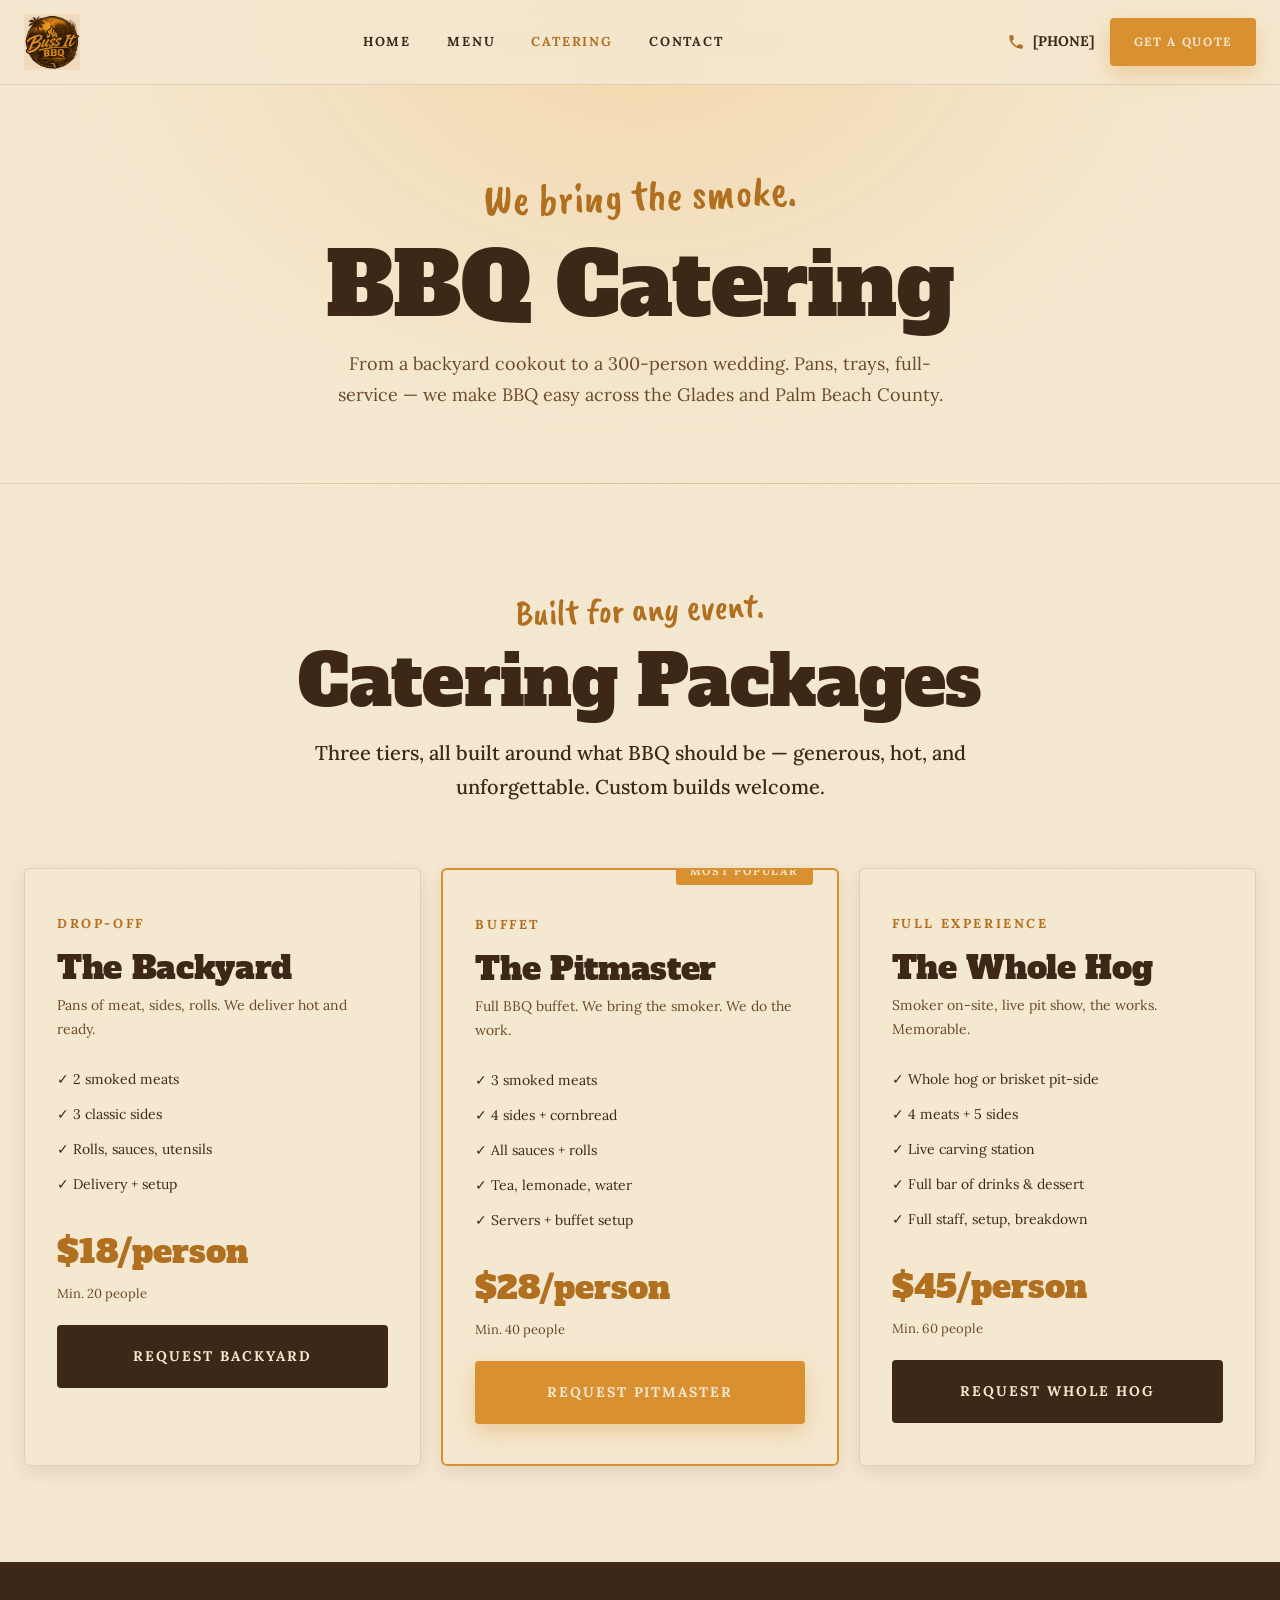
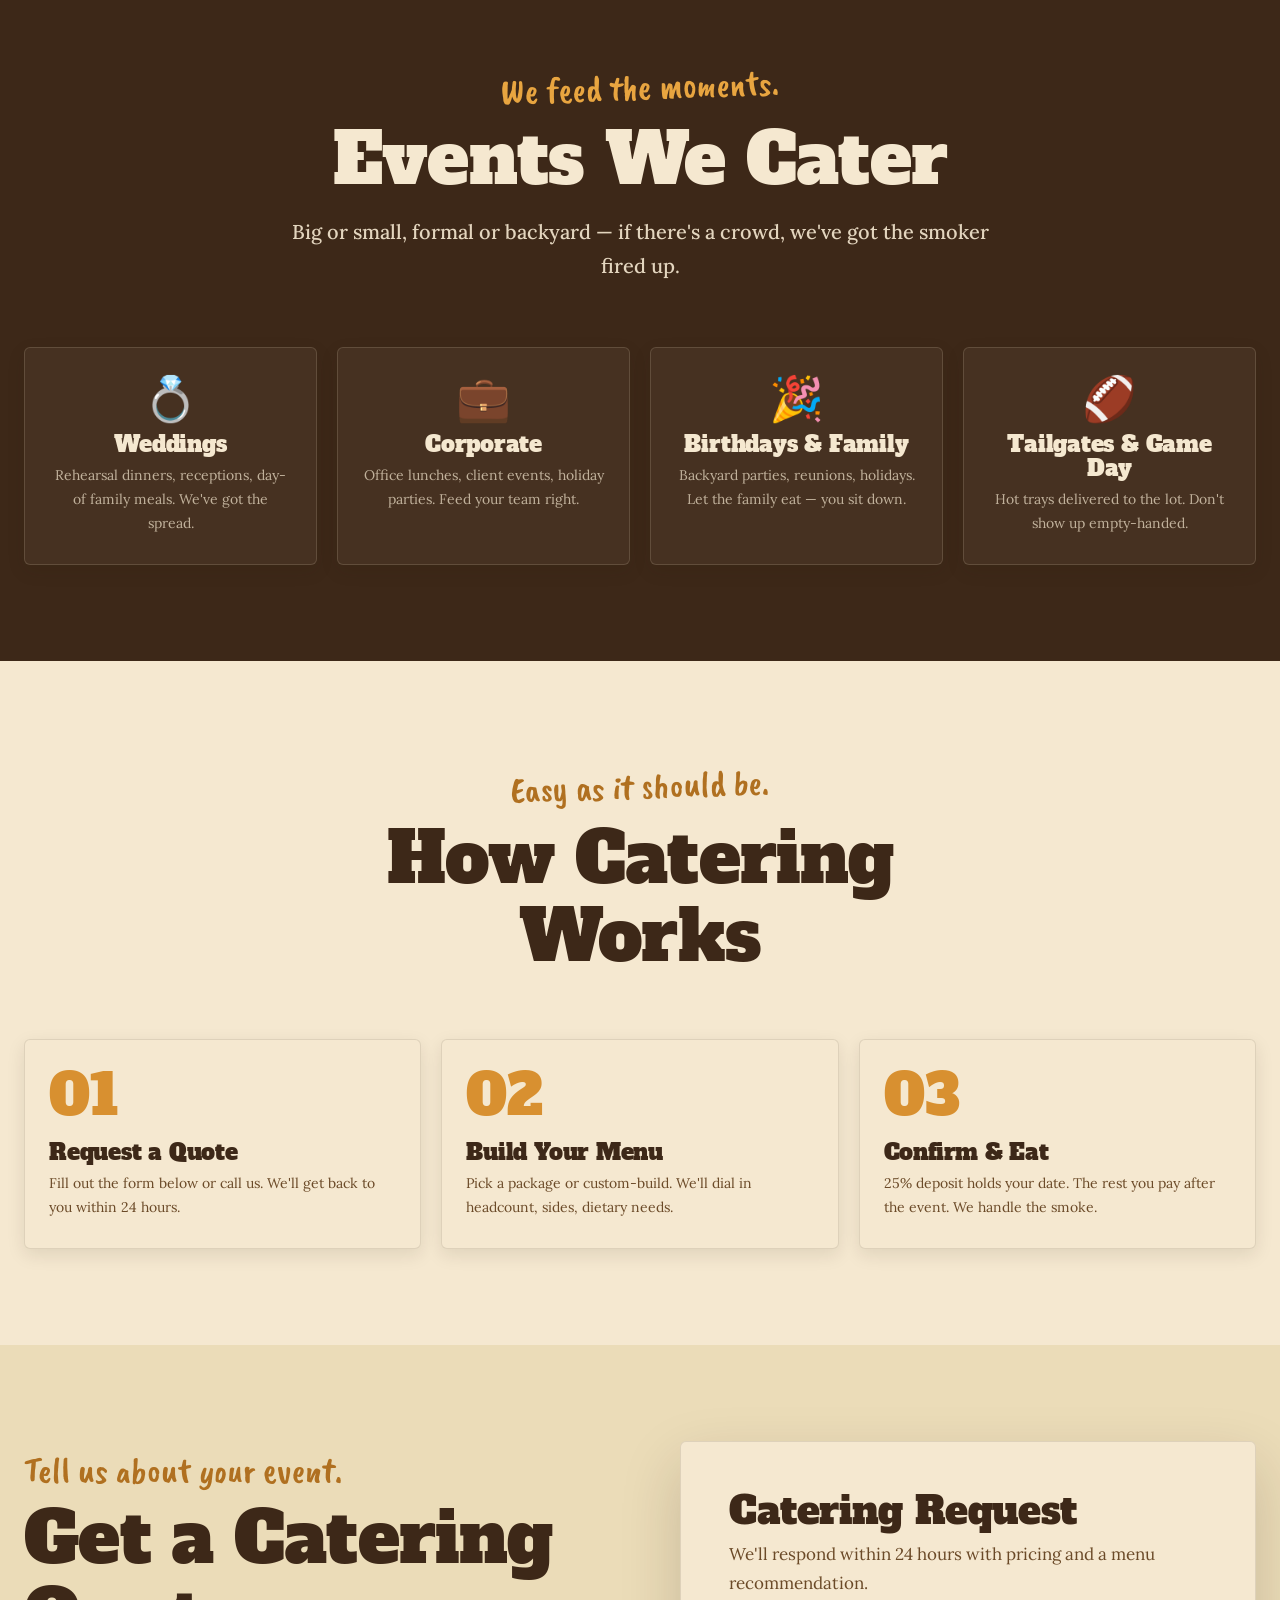
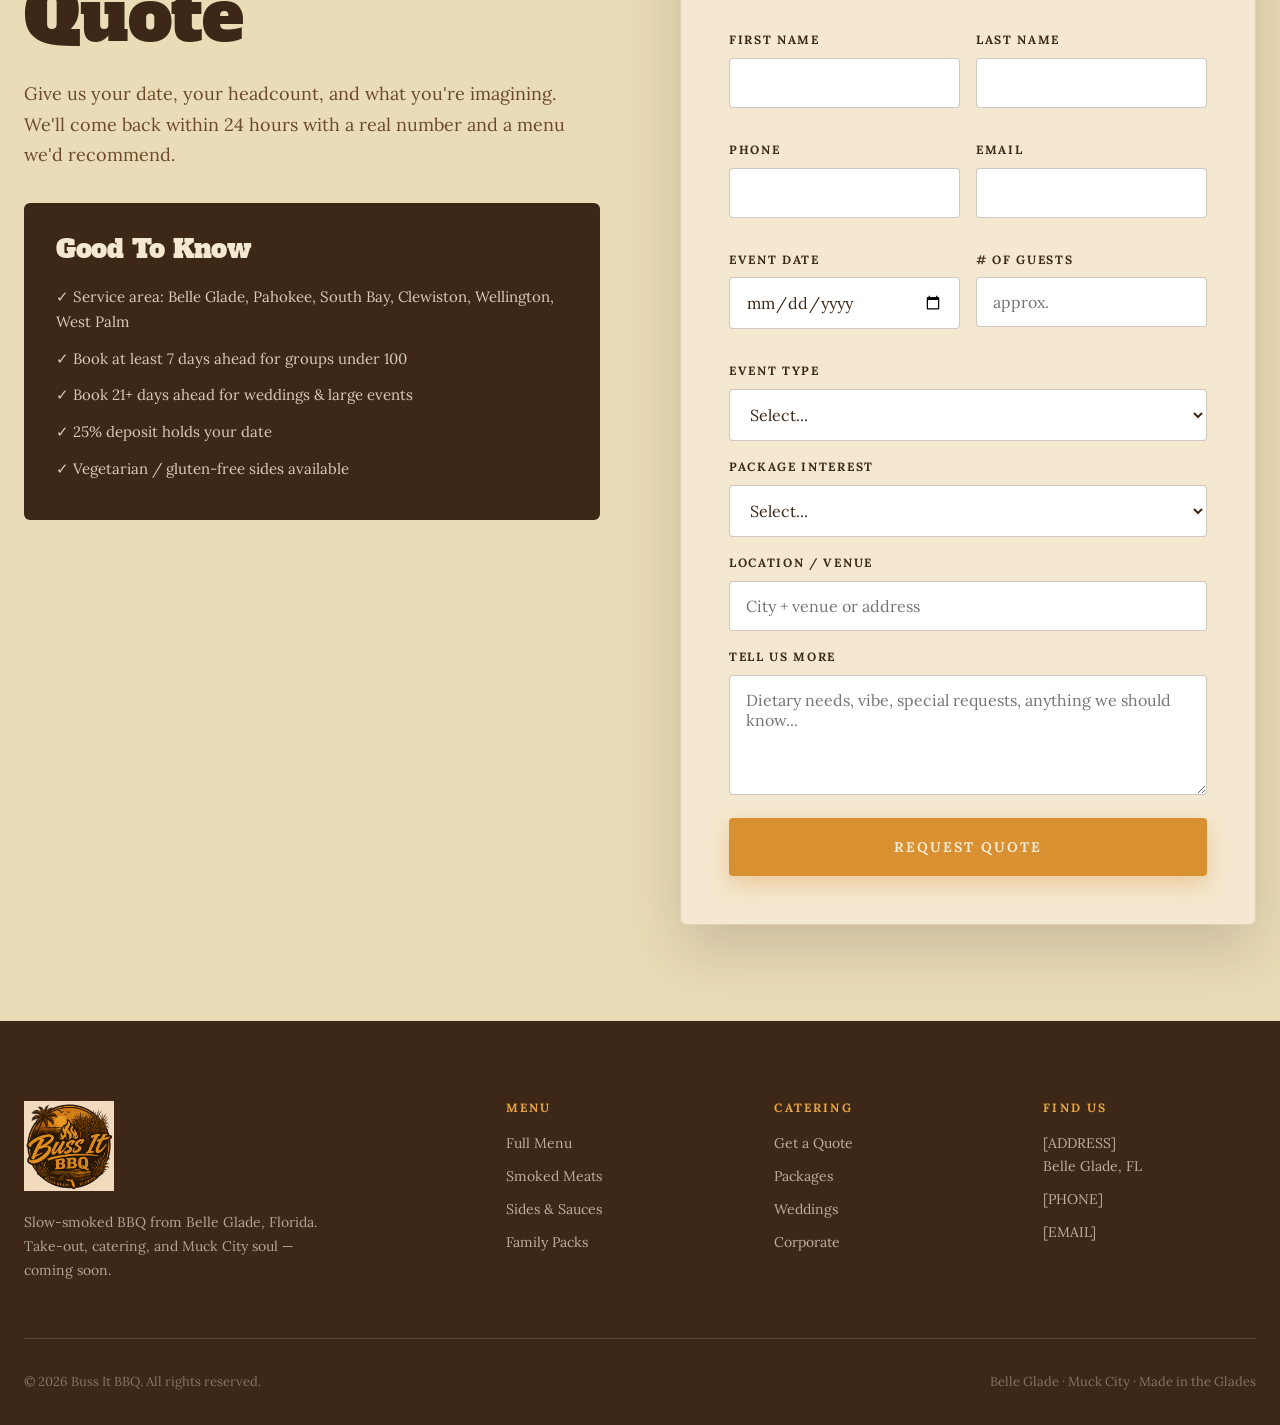
==== catering.html @ fc788955 "Initial commit: Buss It BBQ website Take-out BBQ pre-launch site for Belle Glade, FL.  - Home: hero," ====
<!DOCTYPE html>
<html lang="en">
<head>
<meta charset="UTF-8" />
<meta name="viewport" content="width=device-width, initial-scale=1.0" />
<title>Catering — Buss It BBQ | Belle Glade, FL</title>
<meta name="description" content="Buss It BBQ catering — weddings, corporate, family events, tailgates. Pans, trays, and full-service across Palm Beach County and the Glades." />
<link rel="preconnect" href="https://fonts.googleapis.com" />
<link rel="preconnect" href="https://fonts.gstatic.com" crossorigin />
<link href="https://fonts.googleapis.com/css2?family=Alfa+Slab+One&family=Caveat+Brush&family=Lora:wght@400;500;600;700&display=swap" rel="stylesheet" />
<link rel="stylesheet" href="assets/css/style.css?v=1" />
<link rel="icon" href="assets/img/logo.png" />
</head>
<body>

<header class="header">
  <div class="header-inner">
    <a href="index.html" class="logo-link"><img src="assets/img/logo.png" alt="Buss It BBQ" /></a>
    <nav class="nav">
      <a href="index.html">Home</a>
      <a href="menu.html">Menu</a>
      <a href="catering.html">Catering</a>
      <a href="contact.html">Contact</a>
    </nav>
    <div class="header-cta">
      <a href="tel:[PHONE]" class="phone-link">
        <svg viewBox="0 0 24 24"><path d="M20 15.5c-1.25 0-2.45-.2-3.57-.57-.35-.11-.74-.03-1.02.24l-2.2 2.2c-2.83-1.44-5.15-3.75-6.59-6.58l2.2-2.21c.27-.27.35-.66.24-1.01C8.7 6.45 8.5 5.25 8.5 4c0-.55-.45-1-1-1H4c-.55 0-1 .45-1 1 0 9.39 7.61 17 17 17 .55 0 1-.45 1-1v-3.5c0-.55-.45-1-1-1z"/></svg>
        <span>[PHONE]</span>
      </a>
      <a href="#quote" class="btn btn-primary">Get a Quote</a>
    </div>
    <button class="menu-toggle" aria-label="Menu"><span></span></button>
  </div>
</header>

<section class="page-header">
  <div class="container">
    <span class="script">We bring the smoke.</span>
    <h1>BBQ Catering</h1>
    <p>From a backyard cookout to a 300-person wedding. Pans, trays, full-service — we make BBQ easy across the Glades and Palm Beach County.</p>
  </div>
</section>

<!-- PACKAGES -->
<section id="packages">
  <div class="container">
    <div class="section-head">
      <span class="script">Built for any event.</span>
      <h2>Catering Packages</h2>
      <p class="lead">Three tiers, all built around what BBQ should be — generous, hot, and unforgettable. Custom builds welcome.</p>
    </div>

    <div class="menu-preview-grid" style="grid-template-columns: repeat(3, 1fr);">
      <div class="menu-card" style="text-align: left; padding: 40px 32px;">
        <span class="eyebrow">Drop-Off</span>
        <h3 style="font-size: 32px; margin-bottom: 8px;">The Backyard</h3>
        <p style="margin-bottom: 20px;">Pans of meat, sides, rolls. We deliver hot and ready.</p>
        <ul style="list-style: none; margin-bottom: 24px;">
          <li style="padding: 6px 0; font-size: 14px;">✓ 2 smoked meats</li>
          <li style="padding: 6px 0; font-size: 14px;">✓ 3 classic sides</li>
          <li style="padding: 6px 0; font-size: 14px;">✓ Rolls, sauces, utensils</li>
          <li style="padding: 6px 0; font-size: 14px;">✓ Delivery + setup</li>
        </ul>
        <div style="font-family: var(--font-display); font-size: 32px; color: var(--amber-dark); margin-bottom: 4px;">$18/person</div>
        <p style="font-size: 13px; color: var(--brown-soft); margin-bottom: 20px;">Min. 20 people</p>
        <a href="#quote" class="btn btn-dark btn-block">Request Backyard</a>
      </div>

      <div class="menu-card" style="text-align: left; padding: 40px 32px; border: 2px solid var(--amber); position: relative;">
        <div style="position: absolute; top: -12px; right: 24px; background: var(--amber); color: var(--cream); font-size: 11px; font-weight: 700; letter-spacing: 0.16em; text-transform: uppercase; padding: 4px 14px; border-radius: 3px;">Most Popular</div>
        <span class="eyebrow">Buffet</span>
        <h3 style="font-size: 32px; margin-bottom: 8px;">The Pitmaster</h3>
        <p style="margin-bottom: 20px;">Full BBQ buffet. We bring the smoker. We do the work.</p>
        <ul style="list-style: none; margin-bottom: 24px;">
          <li style="padding: 6px 0; font-size: 14px;">✓ 3 smoked meats</li>
          <li style="padding: 6px 0; font-size: 14px;">✓ 4 sides + cornbread</li>
          <li style="padding: 6px 0; font-size: 14px;">✓ All sauces + rolls</li>
          <li style="padding: 6px 0; font-size: 14px;">✓ Tea, lemonade, water</li>
          <li style="padding: 6px 0; font-size: 14px;">✓ Servers + buffet setup</li>
        </ul>
        <div style="font-family: var(--font-display); font-size: 32px; color: var(--amber-dark); margin-bottom: 4px;">$28/person</div>
        <p style="font-size: 13px; color: var(--brown-soft); margin-bottom: 20px;">Min. 40 people</p>
        <a href="#quote" class="btn btn-primary btn-block">Request Pitmaster</a>
      </div>

      <div class="menu-card" style="text-align: left; padding: 40px 32px;">
        <span class="eyebrow">Full Experience</span>
        <h3 style="font-size: 32px; margin-bottom: 8px;">The Whole Hog</h3>
        <p style="margin-bottom: 20px;">Smoker on-site, live pit show, the works. Memorable.</p>
        <ul style="list-style: none; margin-bottom: 24px;">
          <li style="padding: 6px 0; font-size: 14px;">✓ Whole hog or brisket pit-side</li>
          <li style="padding: 6px 0; font-size: 14px;">✓ 4 meats + 5 sides</li>
          <li style="padding: 6px 0; font-size: 14px;">✓ Live carving station</li>
          <li style="padding: 6px 0; font-size: 14px;">✓ Full bar of drinks &amp; dessert</li>
          <li style="padding: 6px 0; font-size: 14px;">✓ Full staff, setup, breakdown</li>
        </ul>
        <div style="font-family: var(--font-display); font-size: 32px; color: var(--amber-dark); margin-bottom: 4px;">$45/person</div>
        <p style="font-size: 13px; color: var(--brown-soft); margin-bottom: 20px;">Min. 60 people</p>
        <a href="#quote" class="btn btn-dark btn-block">Request Whole Hog</a>
      </div>
    </div>
  </div>
</section>

<!-- WHO WE FEED -->
<section class="section-dark" id="weddings">
  <div class="container">
    <div class="section-head">
      <span class="script" style="color: var(--amber-bright);">We feed the moments.</span>
      <h2>Events We Cater</h2>
      <p class="lead" style="color: rgba(245, 232, 208, 0.9);">Big or small, formal or backyard — if there's a crowd, we've got the smoker fired up.</p>
    </div>
    <div class="menu-preview-grid">
      <div class="menu-card" style="background: rgba(245, 232, 208, 0.05); border-color: rgba(245, 232, 208, 0.15);">
        <div class="menu-icon">💍</div>
        <h4 style="color: var(--cream);">Weddings</h4>
        <p style="color: rgba(245, 232, 208, 0.7);">Rehearsal dinners, receptions, day-of family meals. We've got the spread.</p>
      </div>
      <div class="menu-card" style="background: rgba(245, 232, 208, 0.05); border-color: rgba(245, 232, 208, 0.15);">
        <div class="menu-icon">💼</div>
        <h4 style="color: var(--cream);">Corporate</h4>
        <p style="color: rgba(245, 232, 208, 0.7);">Office lunches, client events, holiday parties. Feed your team right.</p>
      </div>
      <div class="menu-card" style="background: rgba(245, 232, 208, 0.05); border-color: rgba(245, 232, 208, 0.15);">
        <div class="menu-icon">🎉</div>
        <h4 style="color: var(--cream);">Birthdays &amp; Family</h4>
        <p style="color: rgba(245, 232, 208, 0.7);">Backyard parties, reunions, holidays. Let the family eat — you sit down.</p>
      </div>
      <div class="menu-card" style="background: rgba(245, 232, 208, 0.05); border-color: rgba(245, 232, 208, 0.15);">
        <div class="menu-icon">🏈</div>
        <h4 style="color: var(--cream);">Tailgates &amp; Game Day</h4>
        <p style="color: rgba(245, 232, 208, 0.7);">Hot trays delivered to the lot. Don't show up empty-handed.</p>
      </div>
    </div>
  </div>
</section>

<!-- HOW IT WORKS -->
<section id="corporate">
  <div class="container">
    <div class="section-head">
      <span class="script">Easy as it should be.</span>
      <h2>How Catering Works</h2>
    </div>
    <div class="menu-preview-grid" style="grid-template-columns: repeat(3, 1fr);">
      <div class="menu-card" style="text-align: left;">
        <div style="font-family: var(--font-display); font-size: 56px; color: var(--amber); line-height: 1;">01</div>
        <h4 style="margin: 16px 0 8px;">Request a Quote</h4>
        <p style="font-size: 14px;">Fill out the form below or call us. We'll get back to you within 24 hours.</p>
      </div>
      <div class="menu-card" style="text-align: left;">
        <div style="font-family: var(--font-display); font-size: 56px; color: var(--amber); line-height: 1;">02</div>
        <h4 style="margin: 16px 0 8px;">Build Your Menu</h4>
        <p style="font-size: 14px;">Pick a package or custom-build. We'll dial in headcount, sides, dietary needs.</p>
      </div>
      <div class="menu-card" style="text-align: left;">
        <div style="font-family: var(--font-display); font-size: 56px; color: var(--amber); line-height: 1;">03</div>
        <h4 style="margin: 16px 0 8px;">Confirm &amp; Eat</h4>
        <p style="font-size: 14px;">25% deposit holds your date. The rest you pay after the event. We handle the smoke.</p>
      </div>
    </div>
  </div>
</section>

<!-- QUOTE FORM -->
<section id="quote" class="section-cream-dark">
  <div class="container">
    <div class="two-col">
      <div>
        <span class="script" style="font-size: 36px;">Tell us about your event.</span>
        <h2 style="margin-bottom: 16px;">Get a Catering Quote</h2>
        <p style="font-size: 18px; margin: 24px 0;">Give us your date, your headcount, and what you're imagining. We'll come back within 24 hours with a real number and a menu we'd recommend.</p>

        <div style="background: var(--brown); color: var(--cream); padding: 32px; border-radius: 6px; margin-top: 32px;">
          <h4 style="color: var(--cream); margin-bottom: 16px;">Good To Know</h4>
          <ul style="list-style: none; font-size: 15px;">
            <li style="padding: 6px 0; color: rgba(245, 232, 208, 0.85);">✓ Service area: Belle Glade, Pahokee, South Bay, Clewiston, Wellington, West Palm</li>
            <li style="padding: 6px 0; color: rgba(245, 232, 208, 0.85);">✓ Book at least 7 days ahead for groups under 100</li>
            <li style="padding: 6px 0; color: rgba(245, 232, 208, 0.85);">✓ Book 21+ days ahead for weddings &amp; large events</li>
            <li style="padding: 6px 0; color: rgba(245, 232, 208, 0.85);">✓ 25% deposit holds your date</li>
            <li style="padding: 6px 0; color: rgba(245, 232, 208, 0.85);">✓ Vegetarian / gluten-free sides available</li>
          </ul>
        </div>
      </div>

      <div class="form-card">
        <h3>Catering Request</h3>
        <p class="form-desc">We'll respond within 24 hours with pricing and a menu recommendation.</p>
        <div class="form-success">✓ Got it. We'll be in touch within 24 hours with your quote.</div>
        <form data-placeholder-form>
          <div class="form-row">
            <div class="form-group"><label>First Name</label><input type="text" required /></div>
            <div class="form-group"><label>Last Name</label><input type="text" required /></div>
          </div>
          <div class="form-row">
            <div class="form-group"><label>Phone</label><input type="tel" required /></div>
            <div class="form-group"><label>Email</label><input type="email" required /></div>
          </div>
          <div class="form-row">
            <div class="form-group"><label>Event Date</label><input type="date" required /></div>
            <div class="form-group"><label># of Guests</label><input type="text" placeholder="approx." required /></div>
          </div>
          <div class="form-group">
            <label>Event Type</label>
            <select required>
              <option value="">Select...</option>
              <option>Wedding</option>
              <option>Corporate / Office</option>
              <option>Birthday / Family</option>
              <option>Tailgate / Game Day</option>
              <option>Holiday Gathering</option>
              <option>Funeral / Repast</option>
              <option>Other</option>
            </select>
          </div>
          <div class="form-group">
            <label>Package Interest</label>
            <select required>
              <option value="">Select...</option>
              <option>The Backyard ($18/person)</option>
              <option>The Pitmaster ($28/person)</option>
              <option>The Whole Hog ($45/person)</option>
              <option>Custom / Not Sure Yet</option>
            </select>
          </div>
          <div class="form-group"><label>Location / Venue</label><input type="text" placeholder="City + venue or address" /></div>
          <div class="form-group"><label>Tell Us More</label><textarea placeholder="Dietary needs, vibe, special requests, anything we should know..."></textarea></div>
          <button type="submit" class="btn btn-primary btn-block">Request Quote</button>
        </form>
      </div>
    </div>
  </div>
</section>

<!-- FOOTER -->
<footer class="footer">
  <div class="container">
    <div class="footer-grid">
      <div class="footer-brand">
        <img src="assets/img/logo.png" alt="Buss It BBQ" />
        <p>Slow-smoked BBQ from Belle Glade, Florida. Take-out, catering, and Muck City soul — coming soon.</p>
      </div>
      <div><h4>Menu</h4><ul><li><a href="menu.html">Full Menu</a></li><li><a href="menu.html#meats">Smoked Meats</a></li><li><a href="menu.html#sides">Sides &amp; Sauces</a></li><li><a href="menu.html#family">Family Packs</a></li></ul></div>
      <div><h4>Catering</h4><ul><li><a href="catering.html">Get a Quote</a></li><li><a href="catering.html#packages">Packages</a></li><li><a href="catering.html#weddings">Weddings</a></li><li><a href="catering.html#corporate">Corporate</a></li></ul></div>
      <div><h4>Find Us</h4><ul><li>[ADDRESS]<br/>Belle Glade, FL</li><li><a href="tel:[PHONE]">[PHONE]</a></li><li><a href="mailto:[EMAIL]">[EMAIL]</a></li></ul></div>
    </div>
    <div class="footer-bottom">
      <div>© <span id="year"></span> Buss It BBQ. All rights reserved.</div>
      <div>Belle Glade · Muck City · Made in the Glades</div>
    </div>
  </div>
</footer>

<a href="tel:[PHONE]" class="mobile-call-fab" aria-label="Call us">
  <svg viewBox="0 0 24 24"><path d="M20 15.5c-1.25 0-2.45-.2-3.57-.57-.35-.11-.74-.03-1.02.24l-2.2 2.2c-2.83-1.44-5.15-3.75-6.59-6.58l2.2-2.21c.27-.27.35-.66.24-1.01C8.7 6.45 8.5 5.25 8.5 4c0-.55-.45-1-1-1H4c-.55 0-1 .45-1 1 0 9.39 7.61 17 17 17 .55 0 1-.45 1-1v-3.5c0-.55-.45-1-1-1z"/></svg>
</a>

<script src="assets/js/main.js?v=1"></script>
<script>document.getElementById('year').textContent = new Date().getFullYear();</script>
</body>
</html>
---- assets/css/style.css ----
/* Buss It BBQ — Belle Glade, Florida
   Warm, smoky, Southern. Cream / amber / deep brown.
*/

:root {
  --cream: #F5E8D0;
  --cream-dark: #EBDCB8;
  --cream-deep: #E0CFA6;
  --amber: #D89030;
  --amber-bright: #E8A540;
  --amber-dark: #B07020;
  --brown: #3D2818;
  --brown-soft: #6B4A28;
  --brown-deep: #2A1A0E;
  --charcoal: #1A0F08;
  --white: #FFFFFF;
  --black: #0A0604;
  --smoke: rgba(61, 40, 24, 0.15);
  --border: rgba(61, 40, 24, 0.12);
  --shadow: 0 24px 60px rgba(42, 26, 14, 0.18);
  --shadow-sm: 0 6px 18px rgba(42, 26, 14, 0.10);

  --font-display: 'Alfa Slab One', 'Georgia', serif;
  --font-script: 'Caveat Brush', 'Permanent Marker', cursive;
  --font-body: 'Lora', Georgia, serif;

  --max-width: 1280px;
  --section-pad: 96px;
}

* { box-sizing: border-box; margin: 0; padding: 0; }
html { scroll-behavior: smooth; }

body {
  font-family: var(--font-body);
  background: var(--cream);
  color: var(--brown);
  line-height: 1.65;
  -webkit-font-smoothing: antialiased;
  overflow-x: hidden;
}

/* Paper grain texture */
body::before {
  content: '';
  position: fixed;
  inset: 0;
  pointer-events: none;
  z-index: 1;
  opacity: 0.4;
  background-image:
    radial-gradient(rgba(61, 40, 24, 0.04) 1px, transparent 1px),
    radial-gradient(rgba(61, 40, 24, 0.03) 1px, transparent 1px);
  background-size: 3px 3px, 7px 7px;
  background-position: 0 0, 1px 2px;
  mix-blend-mode: multiply;
}

img { max-width: 100%; display: block; }
a { color: inherit; text-decoration: none; }
button { font-family: inherit; cursor: pointer; border: none; background: none; color: inherit; }

/* ============ TYPOGRAPHY ============ */
h1, h2, h3, h4 {
  font-family: var(--font-display);
  font-weight: 400;
  line-height: 1.1;
  color: var(--brown);
  letter-spacing: -0.01em;
}

h1 { font-size: clamp(48px, 8vw, 104px); }
h2 { font-size: clamp(36px, 5.5vw, 72px); }
h3 { font-size: clamp(24px, 3vw, 40px); }
h4 { font-size: clamp(20px, 2vw, 28px); }

p { font-size: 17px; color: var(--brown-soft); line-height: 1.7; }
.lead { font-size: 20px; color: var(--brown); font-weight: 500; }

.script {
  font-family: var(--font-script);
  font-weight: 400;
  color: var(--amber-dark);
  text-transform: none;
  letter-spacing: 0;
}

.eyebrow {
  display: inline-block;
  font-family: var(--font-body);
  font-size: 13px;
  font-weight: 700;
  letter-spacing: 0.2em;
  text-transform: uppercase;
  color: var(--amber-dark);
  margin-bottom: 16px;
}

.amber { color: var(--amber-dark); }
.cream { color: var(--cream); }

/* ============ LAYOUT ============ */
.container {
  max-width: var(--max-width);
  margin: 0 auto;
  padding: 0 24px;
  position: relative;
  z-index: 2;
}

section {
  padding: var(--section-pad) 0;
  position: relative;
  z-index: 2;
}

.section-dark {
  background: var(--brown);
  color: var(--cream);
}
.section-dark h1, .section-dark h2, .section-dark h3, .section-dark h4 { color: var(--cream); }
.section-dark p { color: rgba(245, 232, 208, 0.8); }
.section-dark .eyebrow { color: var(--amber-bright); }

.section-cream-dark { background: var(--cream-dark); }

/* ============ BUTTONS ============ */
.btn {
  display: inline-flex;
  align-items: center;
  justify-content: center;
  gap: 10px;
  padding: 18px 36px;
  font-family: var(--font-body);
  font-size: 14px;
  font-weight: 700;
  letter-spacing: 0.14em;
  text-transform: uppercase;
  border-radius: 4px;
  transition: all 0.25s ease;
  white-space: nowrap;
  cursor: pointer;
  border: 2px solid transparent;
}

.btn-primary {
  background: var(--amber);
  color: var(--cream);
  box-shadow: 0 8px 22px rgba(216, 144, 48, 0.35);
}
.btn-primary:hover {
  background: var(--amber-dark);
  transform: translateY(-2px);
  box-shadow: 0 14px 30px rgba(216, 144, 48, 0.45);
}

.btn-outline {
  background: transparent;
  color: var(--brown);
  border-color: var(--brown);
}
.btn-outline:hover {
  background: var(--brown);
  color: var(--cream);
}

.btn-dark {
  background: var(--brown);
  color: var(--cream);
}
.btn-dark:hover { background: var(--amber); }

.btn-cream {
  background: var(--cream);
  color: var(--brown);
}
.btn-cream:hover { background: var(--amber); color: var(--cream); }

.btn-block { width: 100%; }

/* ============ HEADER ============ */
.header {
  position: fixed;
  top: 0; left: 0; right: 0;
  z-index: 1000;
  background: rgba(245, 232, 208, 0.92);
  backdrop-filter: blur(12px);
  -webkit-backdrop-filter: blur(12px);
  border-bottom: 1px solid var(--border);
  transition: all 0.3s ease;
}

.header-inner {
  display: flex;
  align-items: center;
  justify-content: space-between;
  padding: 14px 24px;
  max-width: var(--max-width);
  margin: 0 auto;
}

.logo-link img { height: 56px; width: auto; }

.nav {
  display: flex;
  align-items: center;
  gap: 36px;
}

.nav a {
  font-family: var(--font-body);
  font-size: 13px;
  font-weight: 700;
  letter-spacing: 0.14em;
  text-transform: uppercase;
  color: var(--brown);
  transition: color 0.2s;
}
.nav a:hover, .nav a.active { color: var(--amber-dark); }

.header-cta { display: flex; align-items: center; gap: 16px; }
.header-cta .btn { padding: 12px 22px; font-size: 12px; }
.phone-link {
  display: inline-flex;
  align-items: center;
  gap: 8px;
  font-size: 14px;
  font-weight: 700;
  color: var(--brown);
}
.phone-link svg { width: 18px; height: 18px; fill: var(--amber-dark); }

.menu-toggle {
  display: none;
  width: 40px;
  height: 40px;
  align-items: center;
  justify-content: center;
}
.menu-toggle span {
  width: 26px;
  height: 2.5px;
  background: var(--brown);
  position: relative;
}
.menu-toggle span::before,
.menu-toggle span::after {
  content: ''; position: absolute; left: 0; width: 26px; height: 2.5px; background: var(--brown);
}
.menu-toggle span::before { top: -8px; }
.menu-toggle span::after { top: 8px; }

/* ============ HERO ============ */
.hero {
  min-height: 100vh;
  padding-top: 110px;
  display: flex;
  align-items: center;
  position: relative;
  background:
    radial-gradient(ellipse at 80% 30%, rgba(232, 165, 64, 0.18) 0%, transparent 55%),
    radial-gradient(ellipse at 10% 80%, rgba(216, 144, 48, 0.10) 0%, transparent 55%),
    linear-gradient(180deg, var(--cream) 0%, var(--cream-dark) 100%);
  overflow: hidden;
}

.hero-inner {
  display: grid;
  grid-template-columns: 1.05fr 1fr;
  gap: 64px;
  align-items: center;
}

.hero-content h1 .script {
  display: block;
  font-size: 0.75em;
  line-height: 1;
  margin-bottom: 8px;
  color: var(--amber-dark);
  transform: rotate(-3deg);
  transform-origin: left;
}

.hero-tagline {
  font-size: 21px;
  color: var(--brown-soft);
  margin: 28px 0 40px;
  max-width: 520px;
  line-height: 1.6;
}

.hero-ctas { display: flex; gap: 16px; flex-wrap: wrap; }

.hero-meta {
  margin-top: 48px;
  display: flex;
  gap: 36px;
  flex-wrap: wrap;
  padding-top: 32px;
  border-top: 2px dashed rgba(61, 40, 24, 0.2);
}
.hero-meta > div {
  display: flex;
  flex-direction: column;
  gap: 4px;
}
.hero-meta .meta-label {
  font-size: 11px;
  font-weight: 700;
  letter-spacing: 0.18em;
  text-transform: uppercase;
  color: var(--brown-soft);
}
.hero-meta .meta-value {
  font-family: var(--font-display);
  font-size: 22px;
  color: var(--brown);
}

.hero-visual {
  position: relative;
  display: flex;
  justify-content: center;
}
.hero-visual img {
  max-width: 100%;
  filter: drop-shadow(0 30px 50px rgba(42, 26, 14, 0.30));
  animation: floatY 7s ease-in-out infinite;
}

@keyframes floatY {
  0%, 100% { transform: translateY(0) rotate(0deg); }
  50% { transform: translateY(-14px) rotate(-1deg); }
}

/* "Opening Soon" ribbon */
.opening-ribbon {
  display: inline-flex;
  align-items: center;
  gap: 10px;
  background: var(--brown);
  color: var(--cream);
  padding: 10px 20px;
  border-radius: 999px;
  font-size: 12px;
  font-weight: 700;
  letter-spacing: 0.16em;
  text-transform: uppercase;
  margin-bottom: 24px;
}
.opening-ribbon::before {
  content: '';
  width: 8px;
  height: 8px;
  border-radius: 50%;
  background: var(--amber-bright);
  animation: blink 1.5s infinite;
}
@keyframes blink {
  0%, 100% { opacity: 1; }
  50% { opacity: 0.3; }
}

/* ============ SECTION HEADER ============ */
.section-head {
  text-align: center;
  margin-bottom: 64px;
  max-width: 740px;
  margin-left: auto;
  margin-right: auto;
}
.section-head h2 { margin-bottom: 16px; }
.section-head .script {
  font-size: 36px;
  display: block;
  margin-bottom: 4px;
  transform: rotate(-2deg);
}

/* ============ MENU PREVIEW (home) ============ */
.menu-preview-grid {
  display: grid;
  grid-template-columns: repeat(4, 1fr);
  gap: 20px;
}
.menu-card {
  background: var(--cream);
  border: 1px solid var(--border);
  border-radius: 6px;
  padding: 28px 24px;
  transition: all 0.3s ease;
  text-align: center;
  box-shadow: var(--shadow-sm);
  position: relative;
  overflow: hidden;
}
.menu-card::before {
  content: '';
  position: absolute;
  top: 0; left: 0; right: 0; height: 4px;
  background: var(--amber);
  transform: scaleX(0);
  transform-origin: center;
  transition: transform 0.4s ease;
}
.menu-card:hover {
  transform: translateY(-4px);
  border-color: rgba(216, 144, 48, 0.4);
  box-shadow: var(--shadow);
}
.menu-card:hover::before { transform: scaleX(1); }

.menu-icon {
  font-size: 44px;
  margin-bottom: 12px;
  line-height: 1;
}
.menu-card h4 {
  margin-bottom: 8px;
  font-size: 22px;
}
.menu-card p {
  font-size: 14px;
  color: var(--brown-soft);
}

/* ============ MENU PAGE ============ */
.menu-section {
  margin-bottom: 56px;
}
.menu-section-head {
  display: flex;
  align-items: baseline;
  gap: 16px;
  padding-bottom: 16px;
  border-bottom: 2px solid var(--amber);
  margin-bottom: 32px;
}
.menu-section-head h3 {
  font-size: clamp(28px, 3.5vw, 44px);
  color: var(--brown);
}
.menu-section-head .script {
  font-size: 24px;
  color: var(--amber-dark);
}

.menu-items {
  display: grid;
  grid-template-columns: 1fr 1fr;
  gap: 8px 48px;
}
.menu-item {
  display: flex;
  align-items: baseline;
  padding: 16px 0;
  border-bottom: 1px dotted rgba(61, 40, 24, 0.18);
  gap: 16px;
}
.menu-item-info { flex-grow: 1; }
.menu-item-name {
  font-family: var(--font-display);
  font-size: 19px;
  color: var(--brown);
  margin-bottom: 2px;
  line-height: 1.2;
}
.menu-item-desc {
  font-size: 14px;
  color: var(--brown-soft);
  line-height: 1.5;
}
.menu-item-price {
  font-family: var(--font-display);
  font-size: 20px;
  color: var(--amber-dark);
  flex-shrink: 0;
  white-space: nowrap;
}
.menu-item-tag {
  display: inline-block;
  font-size: 10px;
  font-weight: 700;
  letter-spacing: 0.1em;
  text-transform: uppercase;
  background: var(--amber);
  color: var(--cream);
  padding: 2px 8px;
  border-radius: 3px;
  margin-left: 8px;
  vertical-align: middle;
}

/* ============ ABOUT / STORY ============ */
.story-grid {
  display: grid;
  grid-template-columns: 1fr 1fr;
  gap: 80px;
  align-items: center;
}
.story-visual {
  aspect-ratio: 4/5;
  background:
    radial-gradient(circle at 30% 30%, rgba(232, 165, 64, 0.4), transparent 50%),
    linear-gradient(135deg, var(--brown) 0%, var(--brown-deep) 100%);
  border-radius: 6px;
  position: relative;
  overflow: hidden;
  display: flex;
  align-items: center;
  justify-content: center;
  box-shadow: var(--shadow);
}
.story-visual::after {
  content: 'Story Photo';
  font-family: var(--font-script);
  color: rgba(245, 232, 208, 0.3);
  font-size: 40px;
}

.story-stats {
  display: grid;
  grid-template-columns: 1fr 1fr;
  gap: 24px;
  margin-top: 40px;
  padding-top: 32px;
  border-top: 2px dashed rgba(61, 40, 24, 0.2);
}
.story-stat .num {
  font-family: var(--font-display);
  font-size: 48px;
  color: var(--amber-dark);
  line-height: 1;
  display: block;
  margin-bottom: 8px;
}
.story-stat .label {
  font-size: 13px;
  font-weight: 700;
  letter-spacing: 0.12em;
  text-transform: uppercase;
  color: var(--brown-soft);
}

/* ============ CATERING CTA BLOCK ============ */
.catering-cta {
  background:
    radial-gradient(ellipse at 30% 50%, rgba(232, 165, 64, 0.18) 0%, transparent 55%),
    var(--brown);
  color: var(--cream);
  padding: 80px 64px;
  border-radius: 8px;
  position: relative;
  overflow: hidden;
  box-shadow: var(--shadow);
}
.catering-cta-grid {
  display: grid;
  grid-template-columns: 1.2fr 1fr;
  gap: 48px;
  align-items: center;
}
.catering-cta h2 { color: var(--cream); margin-bottom: 16px; }
.catering-cta p { color: rgba(245, 232, 208, 0.85); margin-bottom: 32px; font-size: 18px; }
.catering-cta .script {
  display: block;
  font-size: 36px;
  color: var(--amber-bright);
  margin-bottom: 8px;
  transform: rotate(-2deg);
}
.catering-features {
  display: flex;
  flex-direction: column;
  gap: 16px;
}
.catering-feature {
  display: flex;
  gap: 14px;
  align-items: flex-start;
}
.catering-feature .check {
  flex-shrink: 0;
  width: 36px; height: 36px;
  background: var(--amber);
  color: var(--cream);
  border-radius: 50%;
  display: flex;
  align-items: center;
  justify-content: center;
  font-weight: 700;
  font-family: var(--font-display);
}
.catering-feature h4 {
  color: var(--cream);
  font-size: 18px;
  margin-bottom: 2px;
}
.catering-feature p { color: rgba(245, 232, 208, 0.75); font-size: 14px; margin: 0; }

/* ============ EARLY ACCESS / OPENING SOON ============ */
.early-access {
  background:
    linear-gradient(0deg, rgba(216, 144, 48, 0.08), rgba(216, 144, 48, 0.08)),
    var(--cream);
  border-top: 1px solid var(--border);
  border-bottom: 1px solid var(--border);
  text-align: center;
}
.early-access h2 .script {
  display: block;
  font-size: 0.6em;
  color: var(--amber-dark);
  margin-bottom: 4px;
}
.early-form {
  display: flex;
  gap: 12px;
  max-width: 540px;
  margin: 32px auto 0;
}
.early-form input {
  flex-grow: 1;
  padding: 16px 20px;
  border: 2px solid var(--brown);
  border-radius: 4px;
  font-family: inherit;
  font-size: 16px;
  background: var(--cream);
  color: var(--brown);
  transition: border-color 0.2s, box-shadow 0.2s;
}
.early-form input:focus {
  outline: none;
  border-color: var(--amber);
  box-shadow: 0 0 0 4px rgba(216, 144, 48, 0.15);
}

/* ============ FORMS ============ */
.form-card {
  background: var(--cream);
  border: 1px solid var(--border);
  padding: 48px;
  border-radius: 6px;
  box-shadow: var(--shadow);
}
.form-card h3 { margin-bottom: 8px; }
.form-card .form-desc { color: var(--brown-soft); margin-bottom: 32px; }

.form-row {
  display: grid;
  grid-template-columns: 1fr 1fr;
  gap: 16px;
  margin-bottom: 16px;
}
.form-group { margin-bottom: 16px; }
.form-group label {
  display: block;
  font-size: 12px;
  font-weight: 700;
  letter-spacing: 0.14em;
  text-transform: uppercase;
  color: var(--brown);
  margin-bottom: 8px;
}
.form-group input,
.form-group select,
.form-group textarea {
  width: 100%;
  padding: 14px 16px;
  border: 1.5px solid rgba(61, 40, 24, 0.25);
  border-radius: 4px;
  font-family: inherit;
  font-size: 16px;
  background: var(--white);
  color: var(--brown);
  transition: border-color 0.2s, box-shadow 0.2s;
}
.form-group input:focus,
.form-group select:focus,
.form-group textarea:focus {
  outline: none;
  border-color: var(--amber);
  box-shadow: 0 0 0 3px rgba(216, 144, 48, 0.15);
}
.form-group textarea { min-height: 120px; resize: vertical; }

.form-success {
  display: none;
  background: #E8F5E0;
  color: #2D5016;
  padding: 16px 20px;
  border-radius: 4px;
  margin-bottom: 16px;
  font-weight: 600;
  border-left: 4px solid #5A8A3D;
}
.form-success.show { display: block; }

/* ============ PAGE HEADER ============ */
.page-header {
  padding: 160px 0 72px;
  background:
    radial-gradient(ellipse at center top, rgba(232, 165, 64, 0.25) 0%, transparent 65%),
    var(--cream);
  text-align: center;
  border-bottom: 1px solid var(--border);
}
.page-header h1 {
  font-size: clamp(48px, 7vw, 88px);
  margin-bottom: 12px;
}
.page-header .script {
  display: block;
  font-size: clamp(28px, 4vw, 44px);
  color: var(--amber-dark);
  margin-bottom: 4px;
  transform: rotate(-2deg);
}
.page-header p { font-size: 18px; max-width: 640px; margin: 16px auto 0; }

/* ============ TWO COL ============ */
.two-col {
  display: grid;
  grid-template-columns: 1fr 1fr;
  gap: 80px;
  align-items: start;
}

/* ============ INFO BLOCKS ============ */
.info-block {
  display: flex;
  align-items: flex-start;
  gap: 18px;
  padding: 22px;
  background: var(--cream);
  border: 1px solid var(--border);
  border-radius: 6px;
  margin-bottom: 14px;
  box-shadow: var(--shadow-sm);
}
.info-block .icon {
  width: 48px; height: 48px;
  display: flex; align-items: center; justify-content: center;
  background: var(--amber);
  border-radius: 8px;
  flex-shrink: 0;
}
.info-block .icon svg { width: 22px; height: 22px; fill: var(--cream); }
.info-block .label {
  font-size: 11px;
  font-weight: 700;
  letter-spacing: 0.16em;
  text-transform: uppercase;
  color: var(--brown-soft);
  display: block;
  margin-bottom: 4px;
}
.info-block .value {
  font-family: var(--font-display);
  font-size: 22px;
  color: var(--brown);
  line-height: 1.3;
}
.info-block a.value { color: var(--brown); }
.info-block a.value:hover { color: var(--amber-dark); }

/* ============ FOOTER ============ */
.footer {
  background: var(--brown);
  color: var(--cream);
  padding: 80px 0 32px;
}
.footer-grid {
  display: grid;
  grid-template-columns: 2fr 1fr 1fr 1fr;
  gap: 56px;
  margin-bottom: 56px;
}
.footer-brand img { height: 90px; margin-bottom: 20px; }
.footer-brand p {
  font-size: 14px;
  color: rgba(245, 232, 208, 0.65);
  max-width: 320px;
}
.footer h4 {
  font-family: var(--font-body);
  font-size: 12px;
  font-weight: 700;
  letter-spacing: 0.18em;
  text-transform: uppercase;
  color: var(--amber-bright);
  margin-bottom: 18px;
}
.footer ul { list-style: none; }
.footer ul li {
  margin-bottom: 10px;
  font-size: 14px;
  color: rgba(245, 232, 208, 0.7);
}
.footer ul li a {
  color: rgba(245, 232, 208, 0.7);
  transition: color 0.2s;
}
.footer ul li a:hover { color: var(--amber-bright); }

.footer-bottom {
  padding-top: 32px;
  border-top: 1px solid rgba(245, 232, 208, 0.15);
  display: flex;
  justify-content: space-between;
  align-items: center;
  flex-wrap: wrap;
  gap: 16px;
  font-size: 13px;
  color: rgba(245, 232, 208, 0.4);
}

/* ============ MOBILE CALL FAB ============ */
.mobile-call-fab {
  display: none;
  position: fixed;
  bottom: 24px;
  right: 24px;
  width: 64px;
  height: 64px;
  border-radius: 50%;
  background: var(--amber);
  align-items: center;
  justify-content: center;
  box-shadow: 0 12px 32px rgba(216, 144, 48, 0.4);
  z-index: 999;
  animation: pulseAmber 2s infinite;
}
.mobile-call-fab svg { width: 28px; height: 28px; fill: var(--cream); }
@keyframes pulseAmber {
  0% { box-shadow: 0 0 0 0 rgba(216, 144, 48, 0.5), 0 12px 32px rgba(216, 144, 48, 0.4); }
  70% { box-shadow: 0 0 0 18px rgba(216, 144, 48, 0), 0 12px 32px rgba(216, 144, 48, 0.4); }
  100% { box-shadow: 0 0 0 0 rgba(216, 144, 48, 0), 0 12px 32px rgba(216, 144, 48, 0.4); }
}

/* ============ TAGS / CHIPS ============ */
.tag-row {
  display: flex;
  flex-wrap: wrap;
  gap: 8px;
  margin-top: 24px;
}
.tag {
  padding: 8px 16px;
  background: var(--cream);
  border: 1.5px solid rgba(61, 40, 24, 0.2);
  border-radius: 999px;
  font-size: 12px;
  font-weight: 700;
  letter-spacing: 0.1em;
  text-transform: uppercase;
  color: var(--brown);
}

/* ============ RESPONSIVE ============ */
@media (max-width: 1024px) {
  :root { --section-pad: 72px; }
  .hero-inner { grid-template-columns: 1fr; text-align: center; gap: 40px; }
  .hero-content { order: 1; }
  .hero-visual { order: 0; max-width: 360px; margin: 0 auto; }
  .hero-meta { justify-content: center; }
  .hero-ctas { justify-content: center; }
  .menu-preview-grid { grid-template-columns: repeat(2, 1fr); }
  .menu-items { grid-template-columns: 1fr; gap: 0 0; }
  .story-grid, .catering-cta-grid, .two-col { grid-template-columns: 1fr; gap: 40px; }
  .footer-grid { grid-template-columns: 1fr 1fr; }
  .form-row { grid-template-columns: 1fr; }
}

@media (max-width: 720px) {
  :root { --section-pad: 56px; }
  .nav, .header-cta .btn-outline { display: none; }
  .menu-toggle { display: flex; }
  .nav.open {
    display: flex;
    position: fixed;
    top: 80px; left: 0; right: 0; bottom: 0;
    flex-direction: column;
    background: var(--cream);
    padding: 32px 24px;
    gap: 24px;
    align-items: flex-start;
    border-top: 1px solid var(--border);
  }
  .nav.open a { font-size: 22px; }
  .header-inner { padding: 12px 16px; }
  .logo-link img { height: 46px; }
  .menu-preview-grid { grid-template-columns: 1fr; }
  .form-card { padding: 32px 24px; }
  .catering-cta { padding: 48px 24px; }
  .footer-grid { grid-template-columns: 1fr; gap: 40px; }
  .mobile-call-fab { display: flex; }
  .hero { padding-top: 120px; min-height: auto; padding-bottom: 60px; }
  .phone-link span { display: none; }
  .early-form { flex-direction: column; }
}
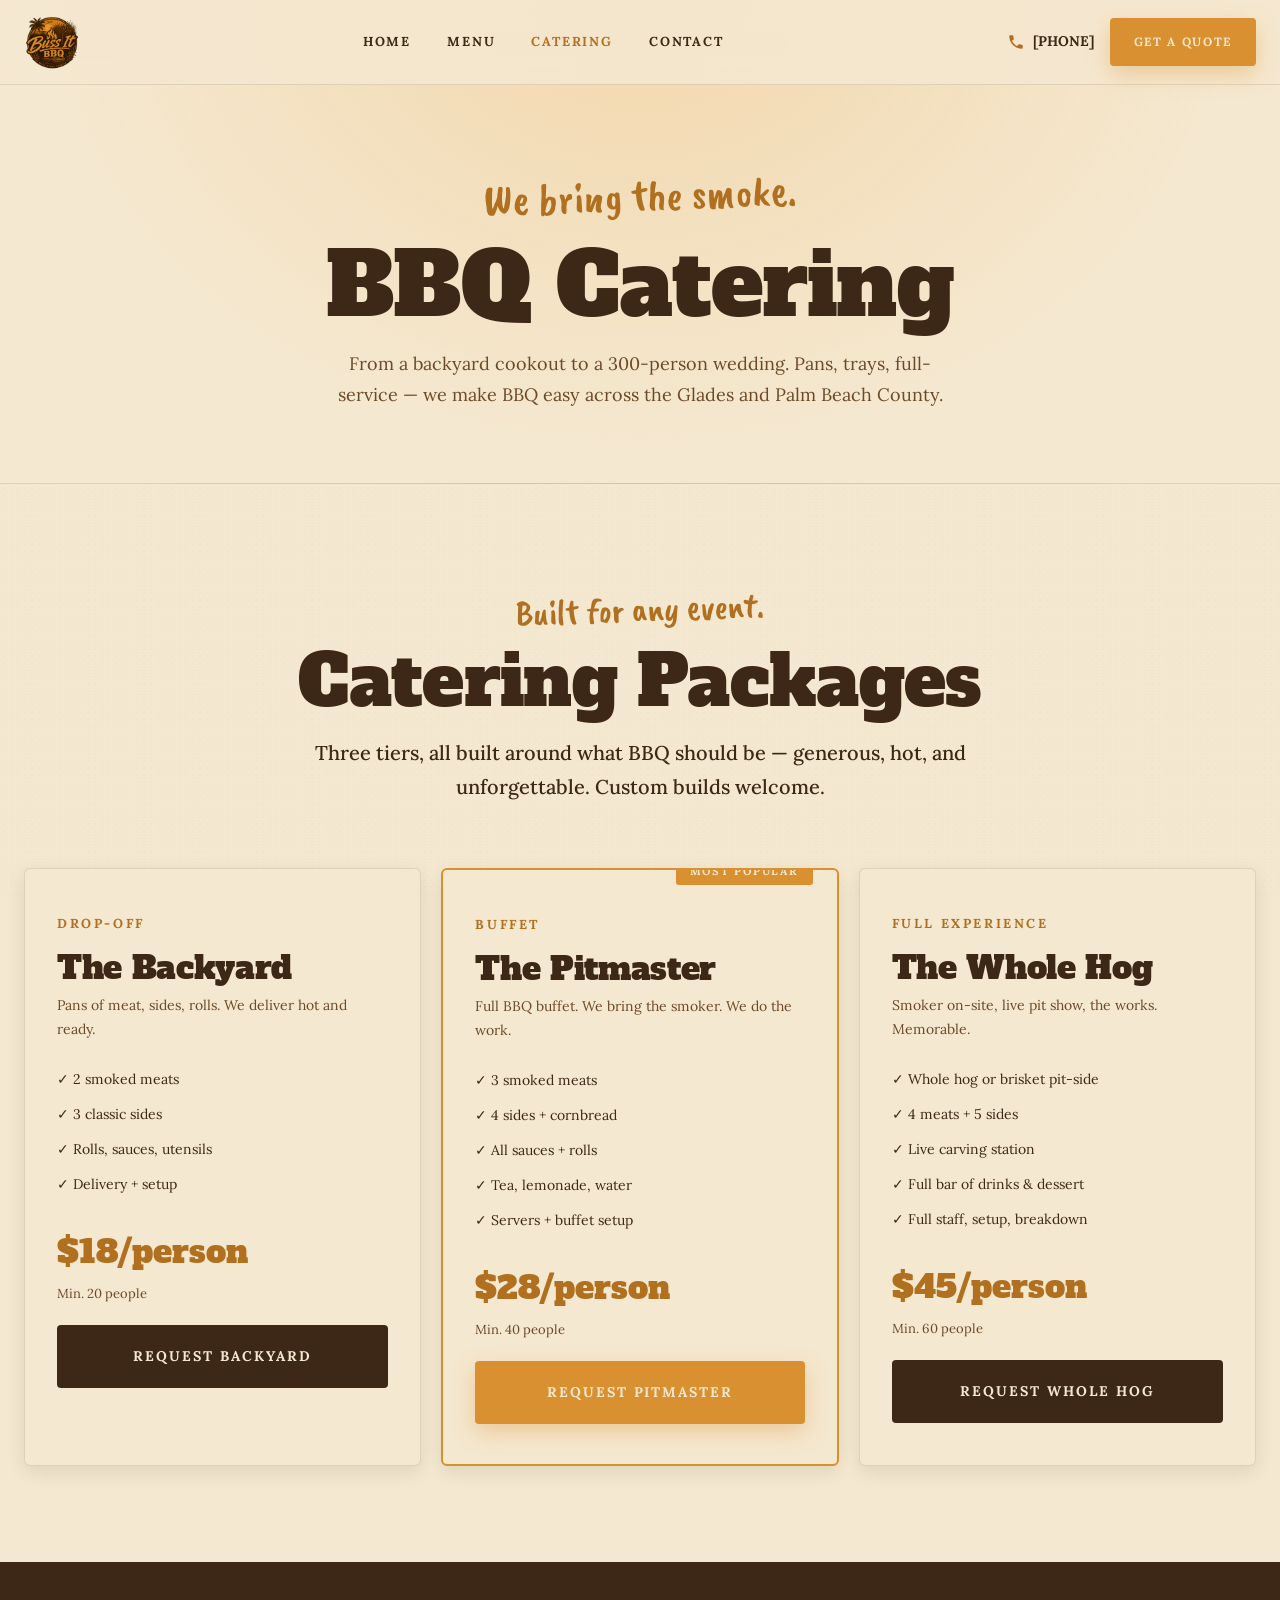
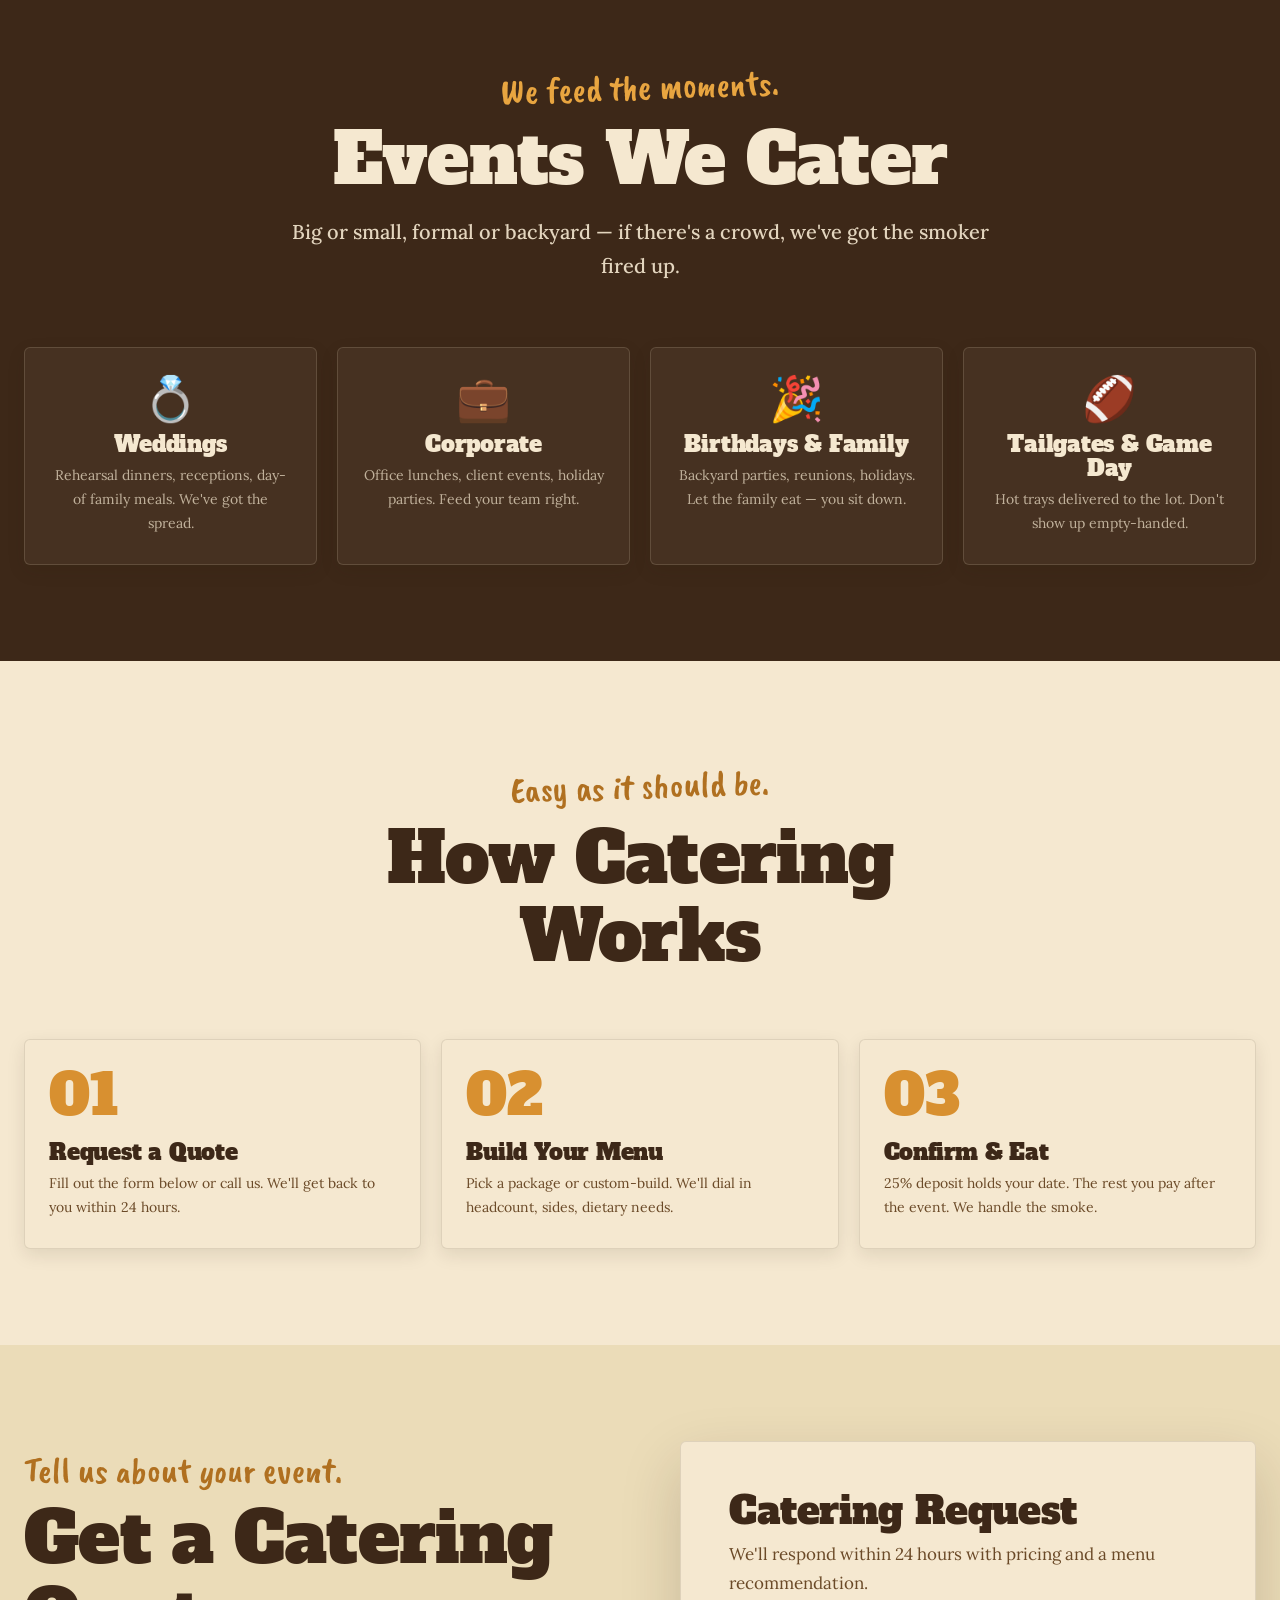
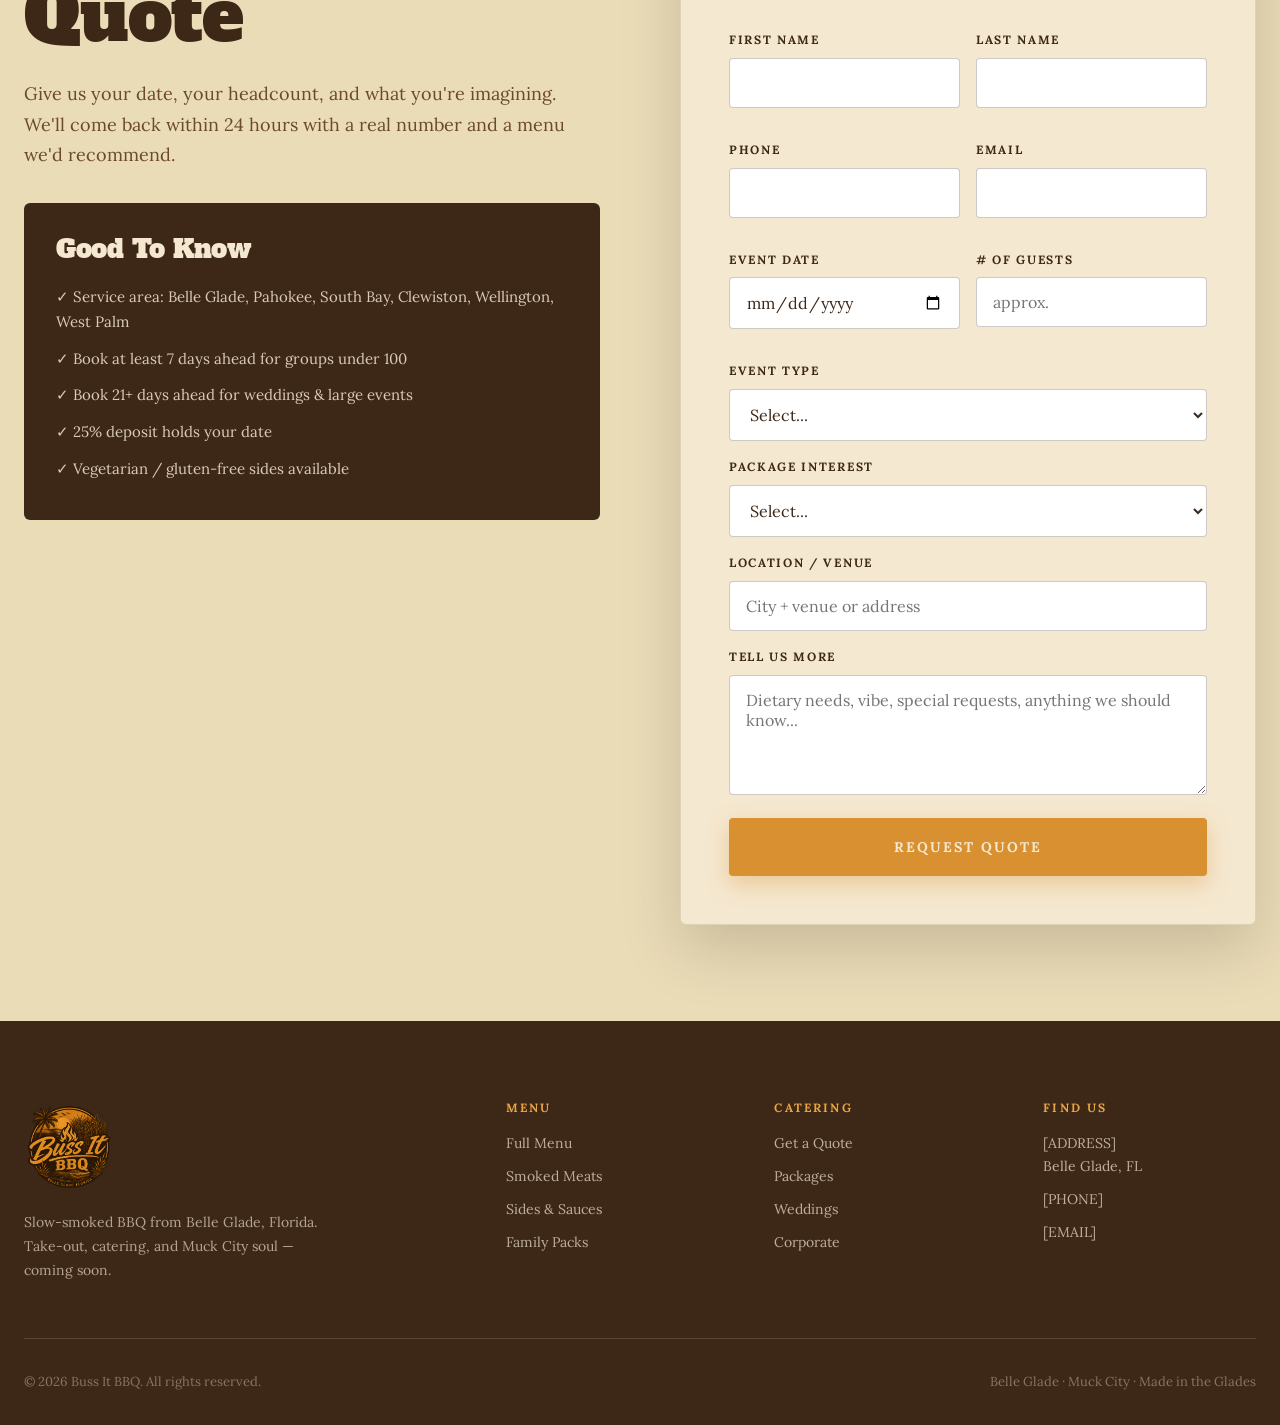
==== commit 0c797d34: "Swap to transparent logo + bump cache to v=2" ====
--- a/catering.html
+++ b/catering.html
@@ -8,7 +8,7 @@
 <link rel="preconnect" href="https://fonts.googleapis.com" />
 <link rel="preconnect" href="https://fonts.gstatic.com" crossorigin />
 <link href="https://fonts.googleapis.com/css2?family=Alfa+Slab+One&family=Caveat+Brush&family=Lora:wght@400;500;600;700&display=swap" rel="stylesheet" />
-<link rel="stylesheet" href="assets/css/style.css?v=1" />
+<link rel="stylesheet" href="assets/css/style.css?v=2" />
 <link rel="icon" href="assets/img/logo.png" />
 </head>
 <body>
@@ -255,7 +255,7 @@
   <svg viewBox="0 0 24 24"><path d="M20 15.5c-1.25 0-2.45-.2-3.57-.57-.35-.11-.74-.03-1.02.24l-2.2 2.2c-2.83-1.44-5.15-3.75-6.59-6.58l2.2-2.21c.27-.27.35-.66.24-1.01C8.7 6.45 8.5 5.25 8.5 4c0-.55-.45-1-1-1H4c-.55 0-1 .45-1 1 0 9.39 7.61 17 17 17 .55 0 1-.45 1-1v-3.5c0-.55-.45-1-1-1z"/></svg>
 </a>
 
-<script src="assets/js/main.js?v=1"></script>
+<script src="assets/js/main.js?v=2"></script>
 <script>document.getElementById('year').textContent = new Date().getFullYear();</script>
 </body>
 </html>
